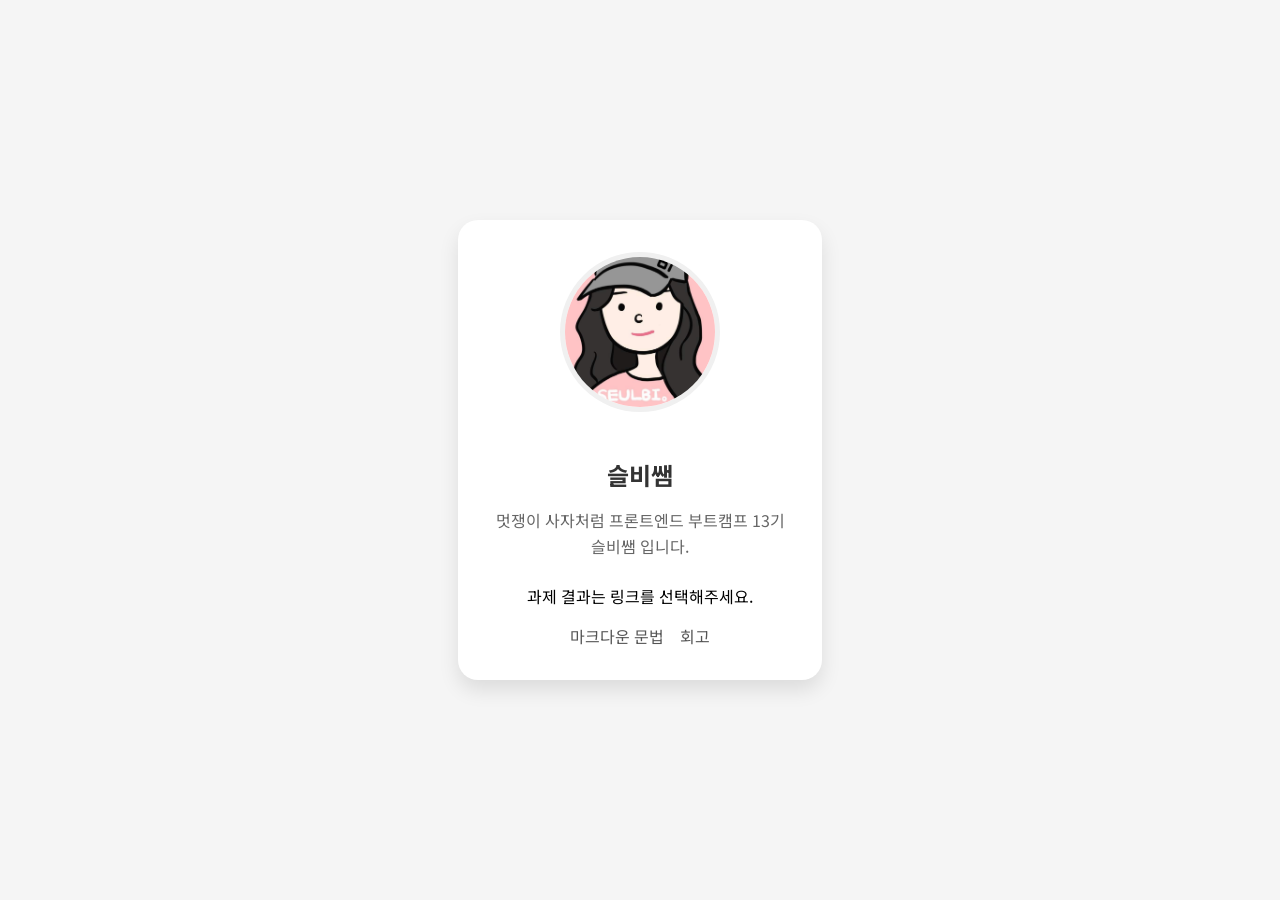
==== index.html @ cc10abd3 "HTML/CSS 과제 저장소 초기 설정(마크다운)" ====
<!doctype html>
<html lang="ko">
  <head>
    <meta charset="UTF-8" />
    <meta name="viewport" content="width=device-width, initial-scale=1.0" />
    <title>HTML/CSS 과제</title>
    <style>
      body {
        margin: 0;
        padding: 0;
        font-family: "Noto Sans KR", sans-serif;
        background-color: #f5f5f5;
        display: flex;
        justify-content: center;
        align-items: center;
        min-height: 100vh;
      }

      .profile-card {
        background: white;
        border-radius: 20px;
        box-shadow: 0 10px 20px rgba(0, 0, 0, 0.1);
        padding: 2rem;
        width: 300px;
        text-align: center;
      }

      .profile-image {
        width: 150px;
        height: 150px;
        border-radius: 50%;
        margin-bottom: 1.5rem;
        object-fit: cover;
        border: 5px solid #f0f0f0;
      }

      .name {
        font-size: 1.5rem;
        font-weight: bold;
        color: #333;
        margin-bottom: 0.5rem;
      }

      .bio {
        color: #666;
        line-height: 1.6;
        margin-bottom: 1.5rem;
      }

      .homework-links {
        display: flex;
        justify-content: center;
        gap: 1rem;
        margin: 0;
        padding: 0;
        list-style: none;
      }

      .homework-links a {
        color: #555;
        text-decoration: none;
        transition: color 0.3s ease;
      }

      .homework-links a:hover {
        color: #007bff;
      }
    </style>
    <link
      href="https://fonts.googleapis.com/css2?family=Noto+Sans+KR:wght@400;700&display=swap"
      rel="stylesheet"
    />
    <link
      rel="stylesheet"
      href="https://cdnjs.cloudflare.com/ajax/libs/font-awesome/5.15.4/css/all.min.css"
    />
  </head>
  <body>
    <div class="profile-card">
      <img
        src="./src/assets/images/ssam.jpg"
        alt="프로필 이미지"
        class="profile-image"
      />
      <h1 class="name">슬비쌤</h1>
      <p class="bio">멋쟁이 사자처럼 프론트엔드 부트캠프 13기 슬비쌤 입니다.</p>
      <p>과제 결과는 링크를 선택해주세요.</p>
      <ul class="homework-links">
        <li><a href="./src/md/markdown.md">마크다운 문법</a></li>
        <li><a href="./src/md/retrospect.md">회고</a</li>
      </ul>
    </div>
  </body>
</html>
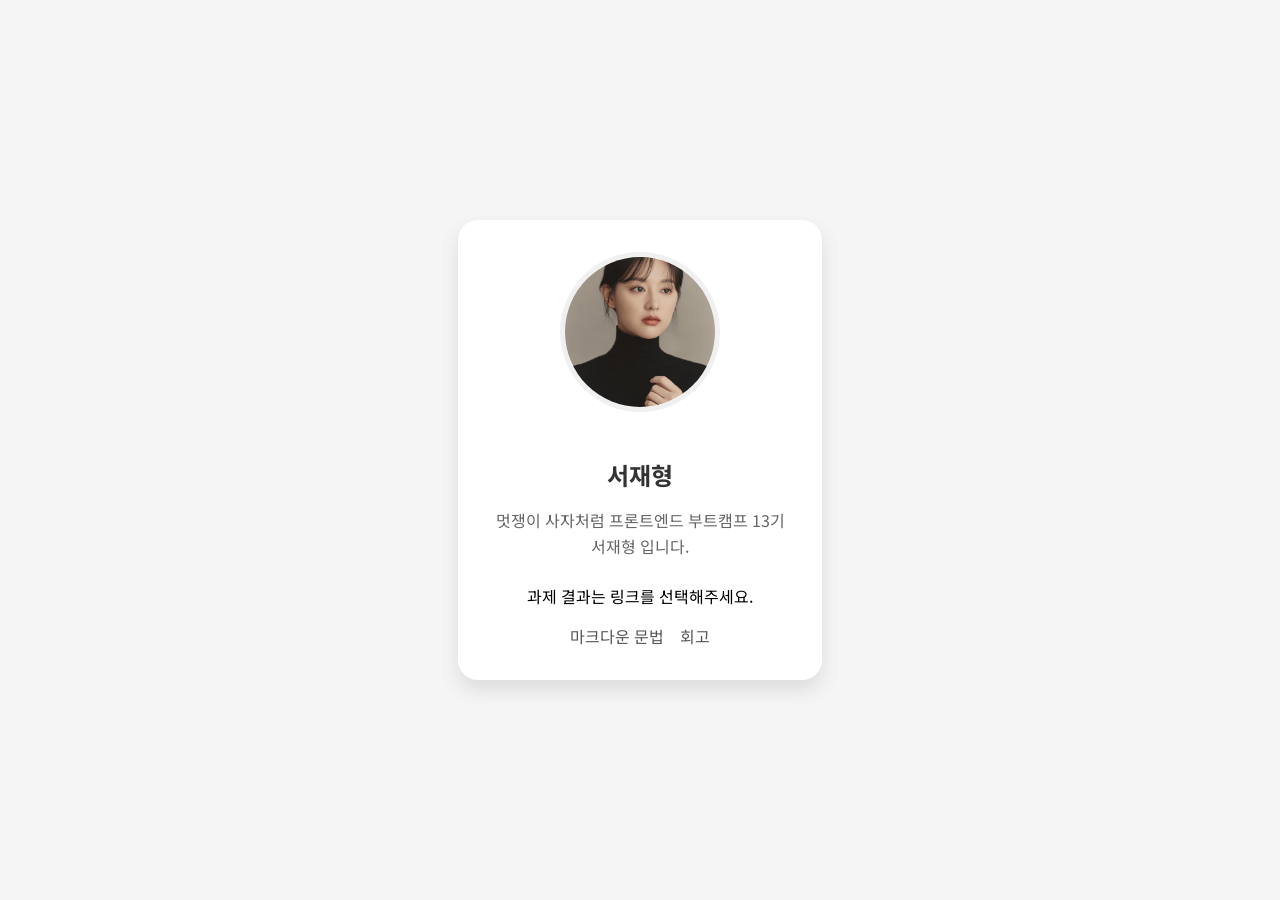
==== commit 22aeb157: "✨ 프로필 이미지와 링크수정 프로필 이미지와 링크 수정" ====
--- a/index.html
+++ b/index.html
@@ -78,12 +78,12 @@
   <body>
     <div class="profile-card">
       <img
-        src="./src/assets/images/ssam.jpg"
+        src="./src/assets/images/jiwon.jpeg"
         alt="프로필 이미지"
         class="profile-image"
       />
-      <h1 class="name">슬비쌤</h1>
-      <p class="bio">멋쟁이 사자처럼 프론트엔드 부트캠프 13기 슬비쌤 입니다.</p>
+      <h1 class="name">서재형</h1>
+      <p class="bio">멋쟁이 사자처럼 프론트엔드 부트캠프 13기 서재형 입니다.</p>
       <p>과제 결과는 링크를 선택해주세요.</p>
       <ul class="homework-links">
         <li><a href="./src/md/markdown.md">마크다운 문법</a></li>
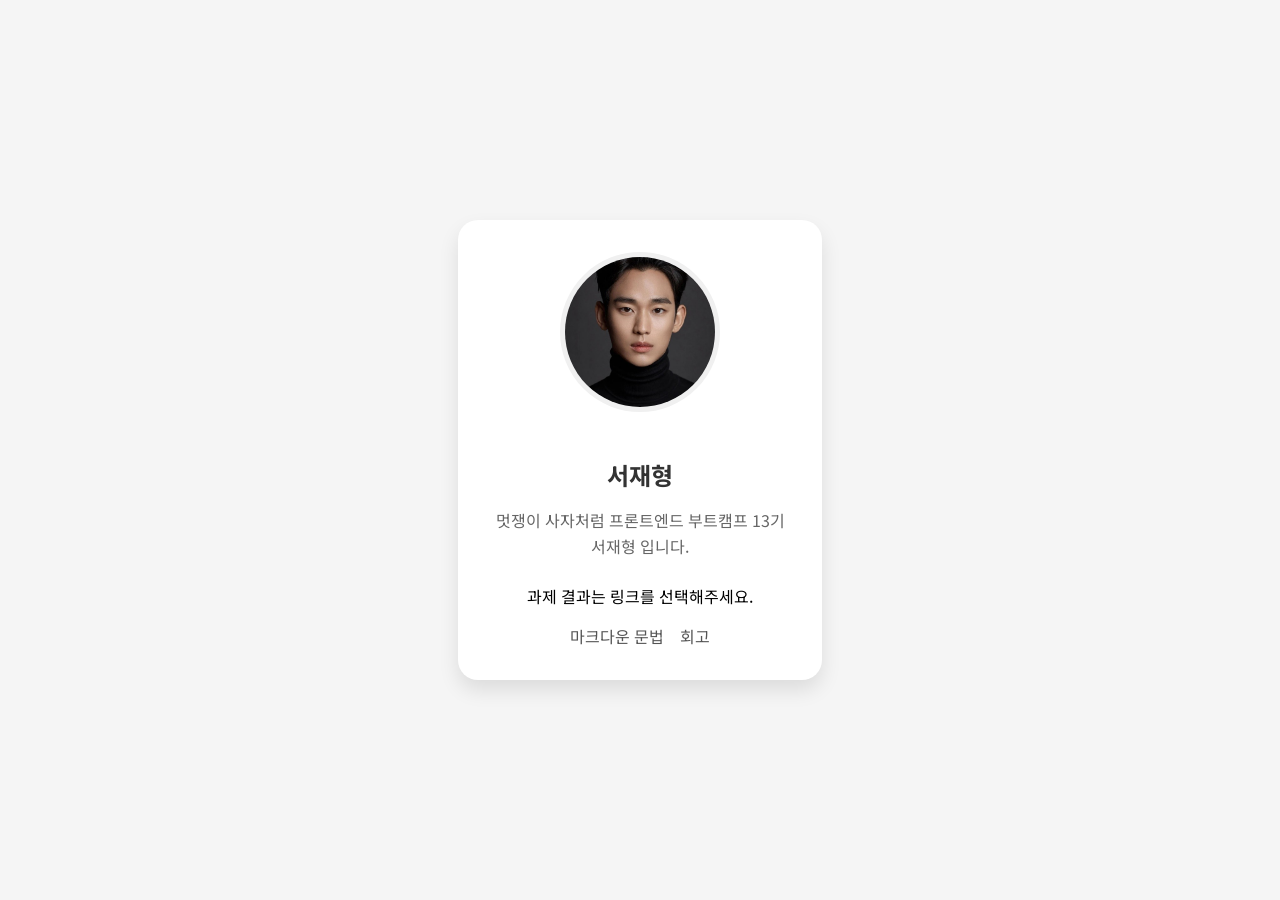
==== commit 73bf10f2: "🎉 마크업 과제 시작과 완료 마크업 과제 완료" ====
--- a/index.html
+++ b/index.html
@@ -78,7 +78,7 @@
   <body>
     <div class="profile-card">
       <img
-        src="./src/assets/images/jiwon.jpeg"
+        src="./src/assets/images/suhyeon.jpeg"
         alt="프로필 이미지"
         class="profile-image"
       />
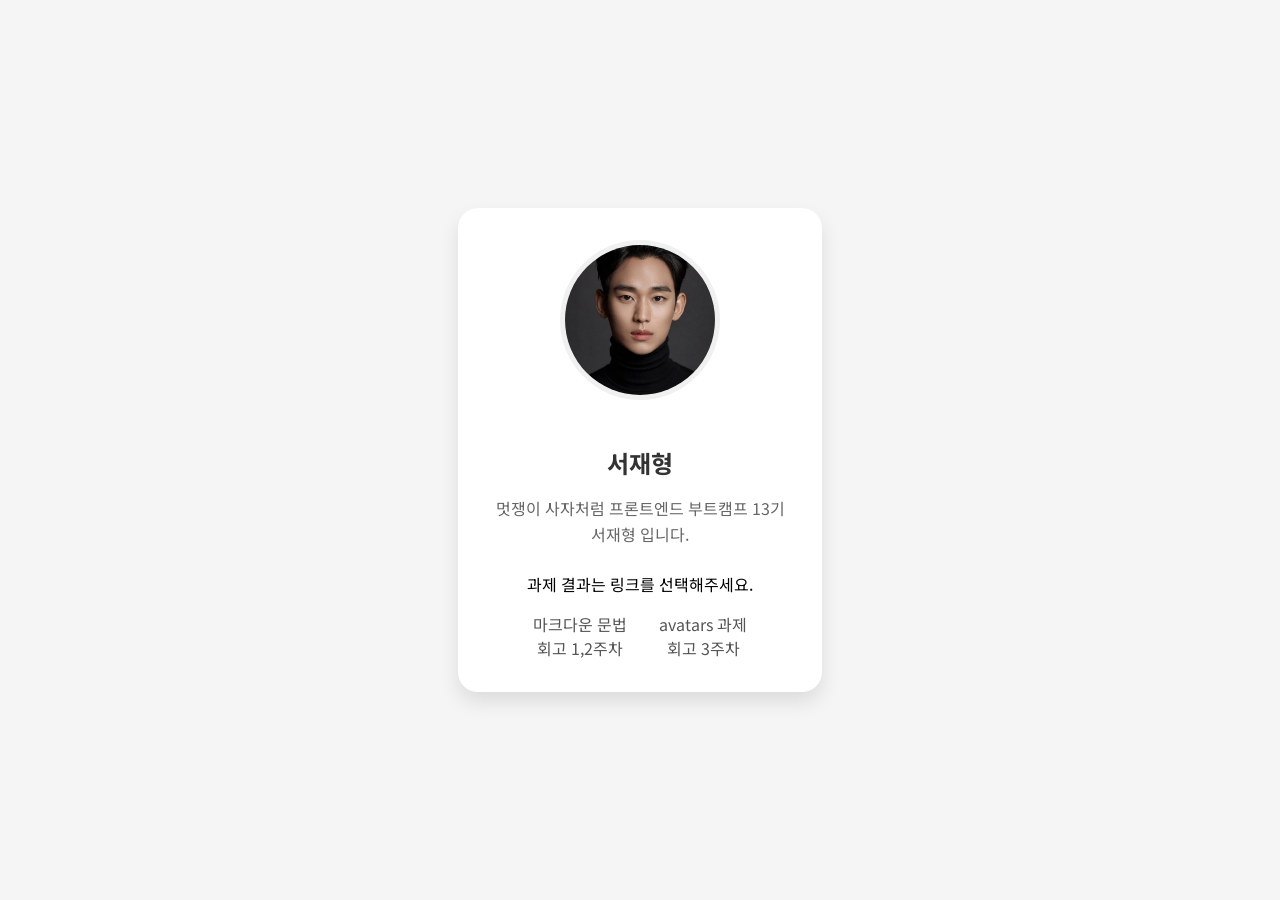
==== commit 154cd984: "✨ 3주차 과제 3주차 과제" ====
--- a/index.html
+++ b/index.html
@@ -86,8 +86,14 @@
       <p class="bio">멋쟁이 사자처럼 프론트엔드 부트캠프 13기 서재형 입니다.</p>
       <p>과제 결과는 링크를 선택해주세요.</p>
       <ul class="homework-links">
-        <li><a href="./src/md/markdown.md">마크다운 문법</a></li>
-        <li><a href="./src/md/retrospect.md">회고</a</li>
+        <div class="homework-link-first">
+          <li><a href="./src/md/markdown.md">마크다운 문법</a></li>
+          <li><a href="./src/md/retrospect.md">회고 1,2주차</a</li>
+        </div>
+        <div class="homework-link-second">
+          <li><a href="/src/avatars/avatars.html">avatars 과제</a></li>
+          <li><a href="/src/avatars/avatars.md">회고 3주차</a></li>
+        </div>
       </ul>
     </div>
   </body>
